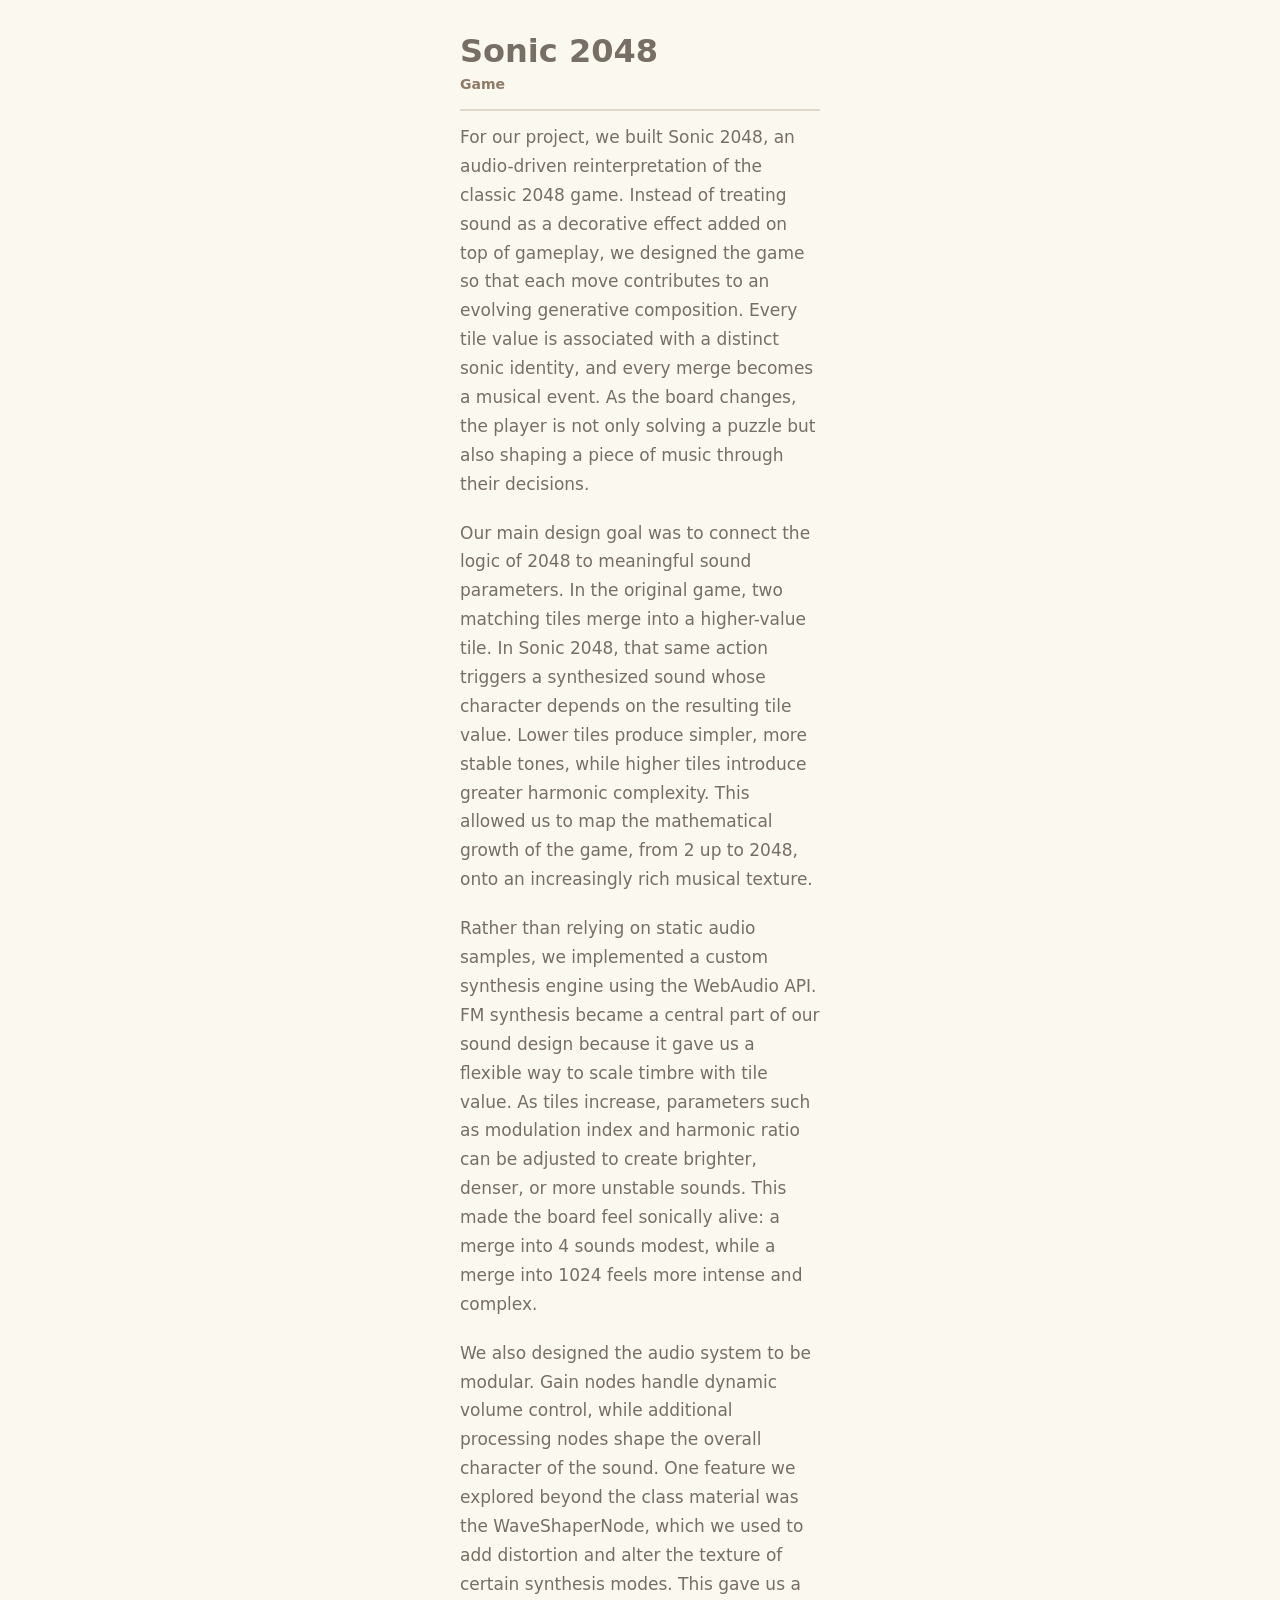
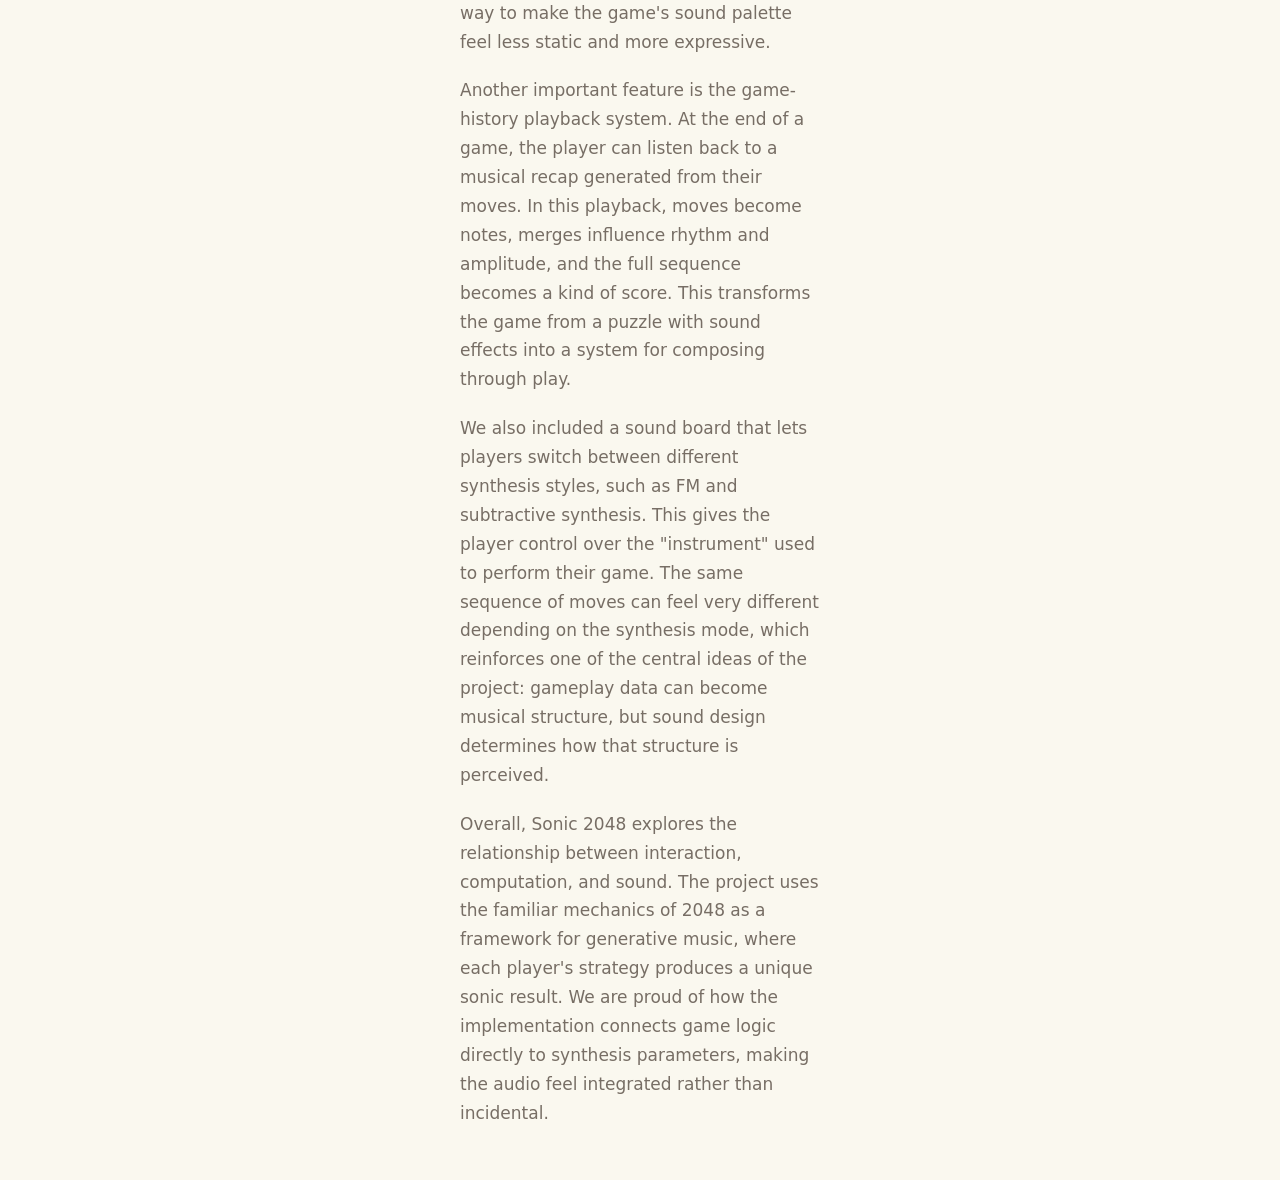
==== blog.html @ e676c9b1 "added blog" ====
<!doctype html>
<html lang="en">
  <head>
    <meta charset="utf-8" />
    <meta name="viewport" content="width=device-width,initial-scale=1" />
    <title>Sonic 2048 Blog</title>
    <link rel="stylesheet" href="./src/ui.css">
  </head>
  <body class="blog-page">
    <div id="app" class="blog-app">
      <header>
        <div>
          <h1>Sonic 2048</h1>
          <nav class="site-nav" aria-label="Site navigation">
            <a href="./index.html">Game</a>
          </nav>
        </div>
      </header>

      <main>
        <article class="blog-post">
          <p>
            For our project, we built Sonic 2048, an audio-driven reinterpretation of the classic 2048 game. Instead of treating sound as a decorative effect added on top of gameplay, we designed the game so that each move contributes to an evolving generative composition. Every tile value is associated with a distinct sonic identity, and every merge becomes a musical event. As the board changes, the player is not only solving a puzzle but also shaping a piece of music through their decisions.
          </p>

          <p>
            Our main design goal was to connect the logic of 2048 to meaningful sound parameters. In the original game, two matching tiles merge into a higher-value tile. In Sonic 2048, that same action triggers a synthesized sound whose character depends on the resulting tile value. Lower tiles produce simpler, more stable tones, while higher tiles introduce greater harmonic complexity. This allowed us to map the mathematical growth of the game, from 2 up to 2048, onto an increasingly rich musical texture.
          </p>

          <p>
            Rather than relying on static audio samples, we implemented a custom synthesis engine using the WebAudio API. FM synthesis became a central part of our sound design because it gave us a flexible way to scale timbre with tile value. As tiles increase, parameters such as modulation index and harmonic ratio can be adjusted to create brighter, denser, or more unstable sounds. This made the board feel sonically alive: a merge into 4 sounds modest, while a merge into 1024 feels more intense and complex.
          </p>

          <p>
            We also designed the audio system to be modular. Gain nodes handle dynamic volume control, while additional processing nodes shape the overall character of the sound. One feature we explored beyond the class material was the WaveShaperNode, which we used to add distortion and alter the texture of certain synthesis modes. This gave us a way to make the game's sound palette feel less static and more expressive.
          </p>

          <p>
            Another important feature is the game-history playback system. At the end of a game, the player can listen back to a musical recap generated from their moves. In this playback, moves become notes, merges influence rhythm and amplitude, and the full sequence becomes a kind of score. This transforms the game from a puzzle with sound effects into a system for composing through play.
          </p>

          <p>
            We also included a sound board that lets players switch between different synthesis styles, such as FM and subtractive synthesis. This gives the player control over the "instrument" used to perform their game. The same sequence of moves can feel very different depending on the synthesis mode, which reinforces one of the central ideas of the project: gameplay data can become musical structure, but sound design determines how that structure is perceived.
          </p>

          <p>
            Overall, Sonic 2048 explores the relationship between interaction, computation, and sound. The project uses the familiar mechanics of 2048 as a framework for generative music, where each player's strategy produces a unique sonic result. We are proud of how the implementation connects game logic directly to synthesis parameters, making the audio feel integrated rather than incidental.
          </p>
        </article>
      </main>
    </div>
  </body>
</html>
---- src/ui.css ----
:root{
  --bg:#faf8ef;
  --cell:#cdc1b4;
  --empty:#eee4da;
  --font:#776e65;
}
*{box-sizing:border-box}
body{font-family:system-ui,Arial;margin:0;background:var(--bg);color:var(--font);display:flex;align-items:center;justify-content:center;height:100vh}
#app{width:360px}
header{display:flex;align-items:center;justify-content:space-between;margin-bottom:12px}
h1{margin:0}
.site-nav{margin-top:4px}
.site-nav a{color:#8f7a66;font-size:14px;font-weight:700;text-decoration:none}
.site-nav a:hover{text-decoration:underline}
.controls{display:flex;gap:8px;align-items:center;flex-wrap:wrap}
.playback{padding:6px 8px;border-radius:6px;background:#3b82f6;color:white;font-weight:600;font-size:13px;transition:transform .12s ease,background .12s ease,opacity .12s ease}
.playback.off{background:#9ca3af}
button{padding:8px 10px;border-radius:6px;border:0;background:#8f7a66;color:white;cursor:pointer}
button:disabled{opacity:.6;cursor:not-allowed}
.score{font-weight:600}
.grid{display:grid;grid-template-columns:repeat(4,1fr);gap:8px;background:#bbada0;padding:12px;border-radius:8px;transition:transform .16s ease,box-shadow .16s ease,background-color .16s ease}
.grid.recap-pulse{box-shadow:0 0 0 4px rgba(59,130,246,.18);background:#b19f8d}
.grid.recap-pulse[data-recap-direction="up"]{transform:translateY(-4px)}
.grid.recap-pulse[data-recap-direction="down"]{transform:translateY(4px)}
.grid.recap-pulse[data-recap-direction="left"]{transform:translateX(-4px)}
.grid.recap-pulse[data-recap-direction="right"]{transform:translateX(4px)}
.cell{width:74px;height:74px;border-radius:6px;display:flex;align-items:center;justify-content:center;font-weight:700;font-size:22px;transition:transform .14s ease,filter .14s ease}
.grid.recap-pulse .cell{transform:scale(1.03);filter:saturate(1.08)}
.grid.recap-board .cell{box-shadow:inset 0 0 0 2px rgba(59,130,246,.12)}
.cell.empty{background:var(--empty);color:#776e65}
.cell.v2{background:#eee4da;color:#776e65}
.cell.v4{background:#ede0c8;color:#776e65}
.cell.v8{background:#f2b179;color:#fff}
.cell.v16{background:#f59563;color:#fff}
.cell.v32{background:#f67c5f;color:#fff}
.cell.v64{background:#f65e3b;color:#fff}
.cell.v128{background:#edcf72;color:#fff;font-size:18px}
.cell.v256{background:#edcc61;color:#fff;font-size:18px}
.cell.v512{background:#edc850;color:#fff;font-size:18px}
.cell.v1024{background:#edc53f;color:#fff;font-size:16px}
.cell.v2048{background:#edc22e;color:#fff;font-size:16px}
.recap-panel{margin-top:14px;padding:14px;border-radius:8px;background:#f1e8dc;display:grid;gap:10px}
.recap-topline{display:flex;align-items:center;justify-content:space-between}
.recap-topline h2{margin:0;font-size:18px}
.recap-score{font-size:24px;font-weight:700;color:#8f5b33}
.recap-status{margin:0;font-size:14px;line-height:1.4}
.recap-stats{display:grid;grid-template-columns:repeat(2,1fr);gap:10px}
.recap-stat,.recap-current{padding:10px;border-radius:6px;background:rgba(255,255,255,.5)}
.recap-current{display:grid;gap:4px}
.recap-actions{display:flex;justify-content:flex-start}
.label{font-size:12px;text-transform:uppercase;letter-spacing:.04em;color:#8a7d72}
.value{font-size:15px;font-weight:600}
.blog-page{display:block;height:auto;min-height:100vh;padding:32px 18px}
.blog-app{width:min(760px,100%);margin:0 auto}
.blog-app header{border-bottom:2px solid #e2d6c8;padding-bottom:16px}
.blog-post{font-size:17px;line-height:1.7}
.blog-post p{margin:0 0 20px}
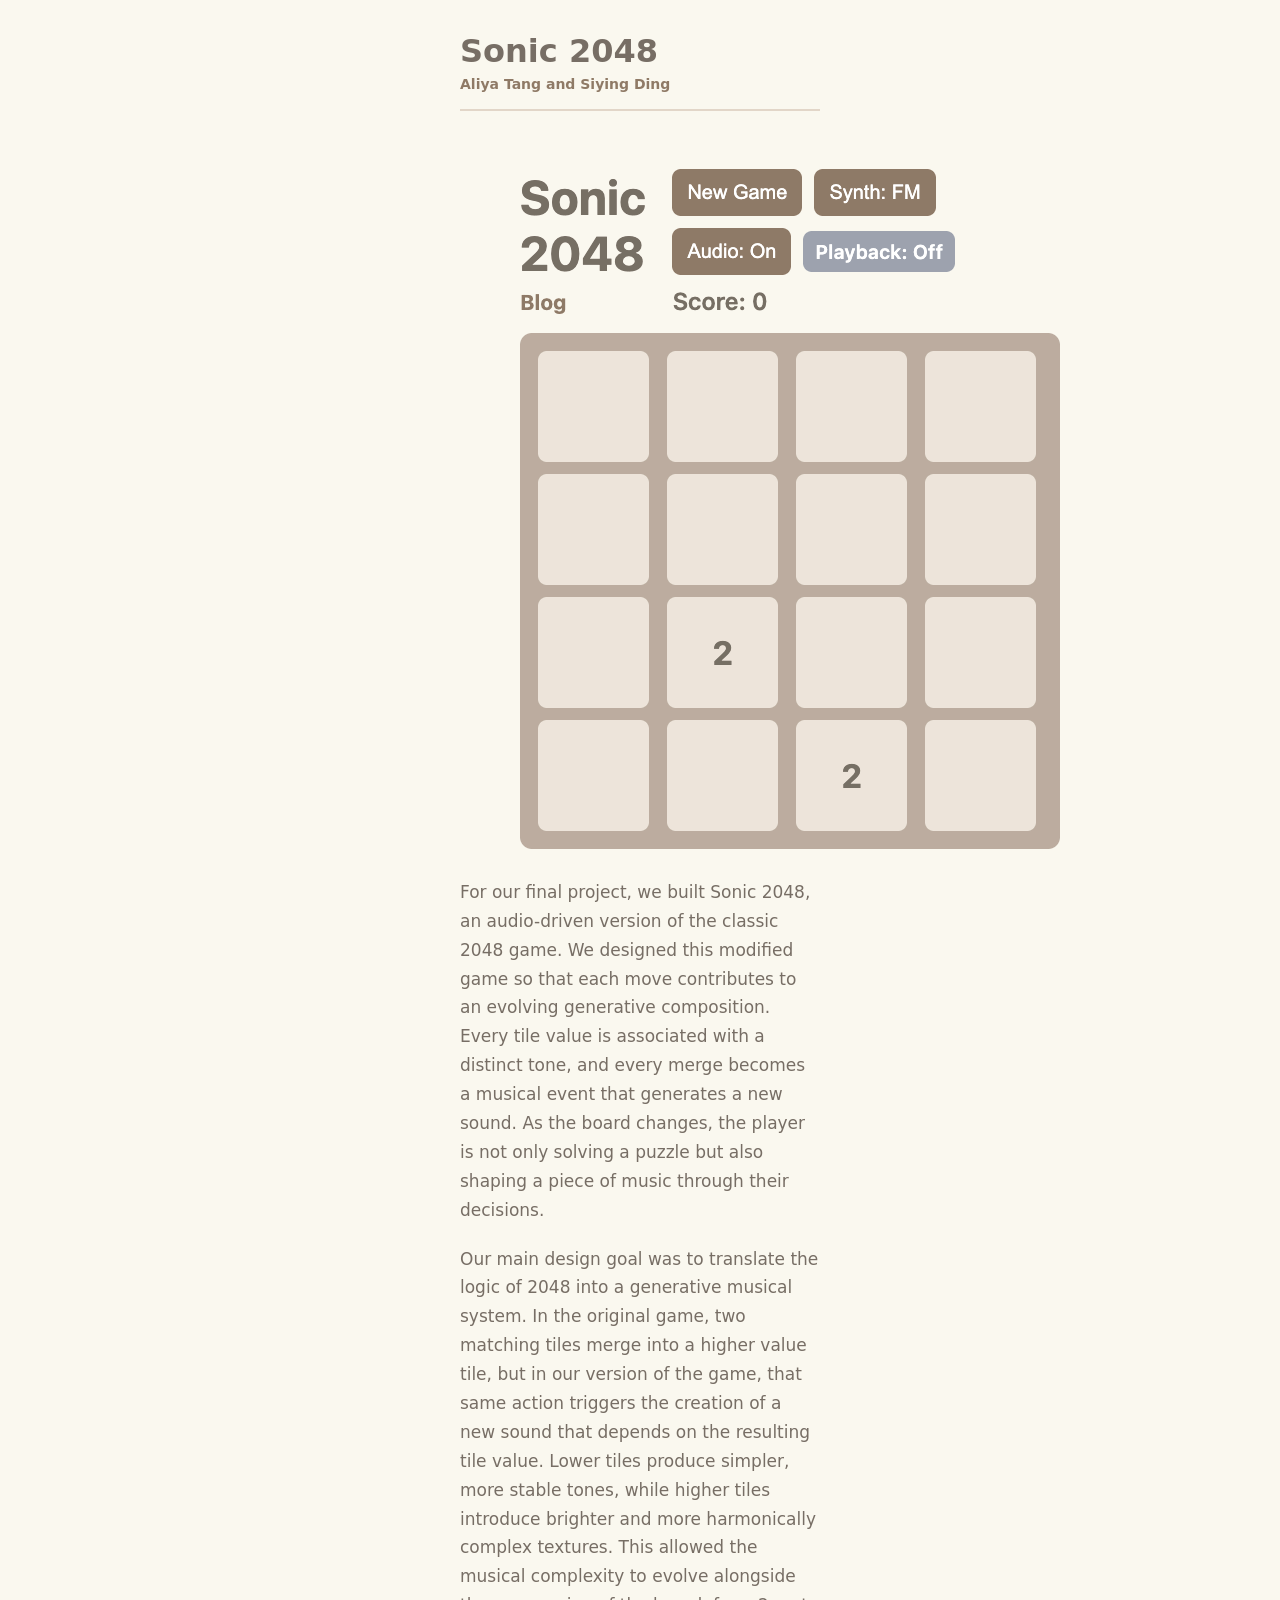
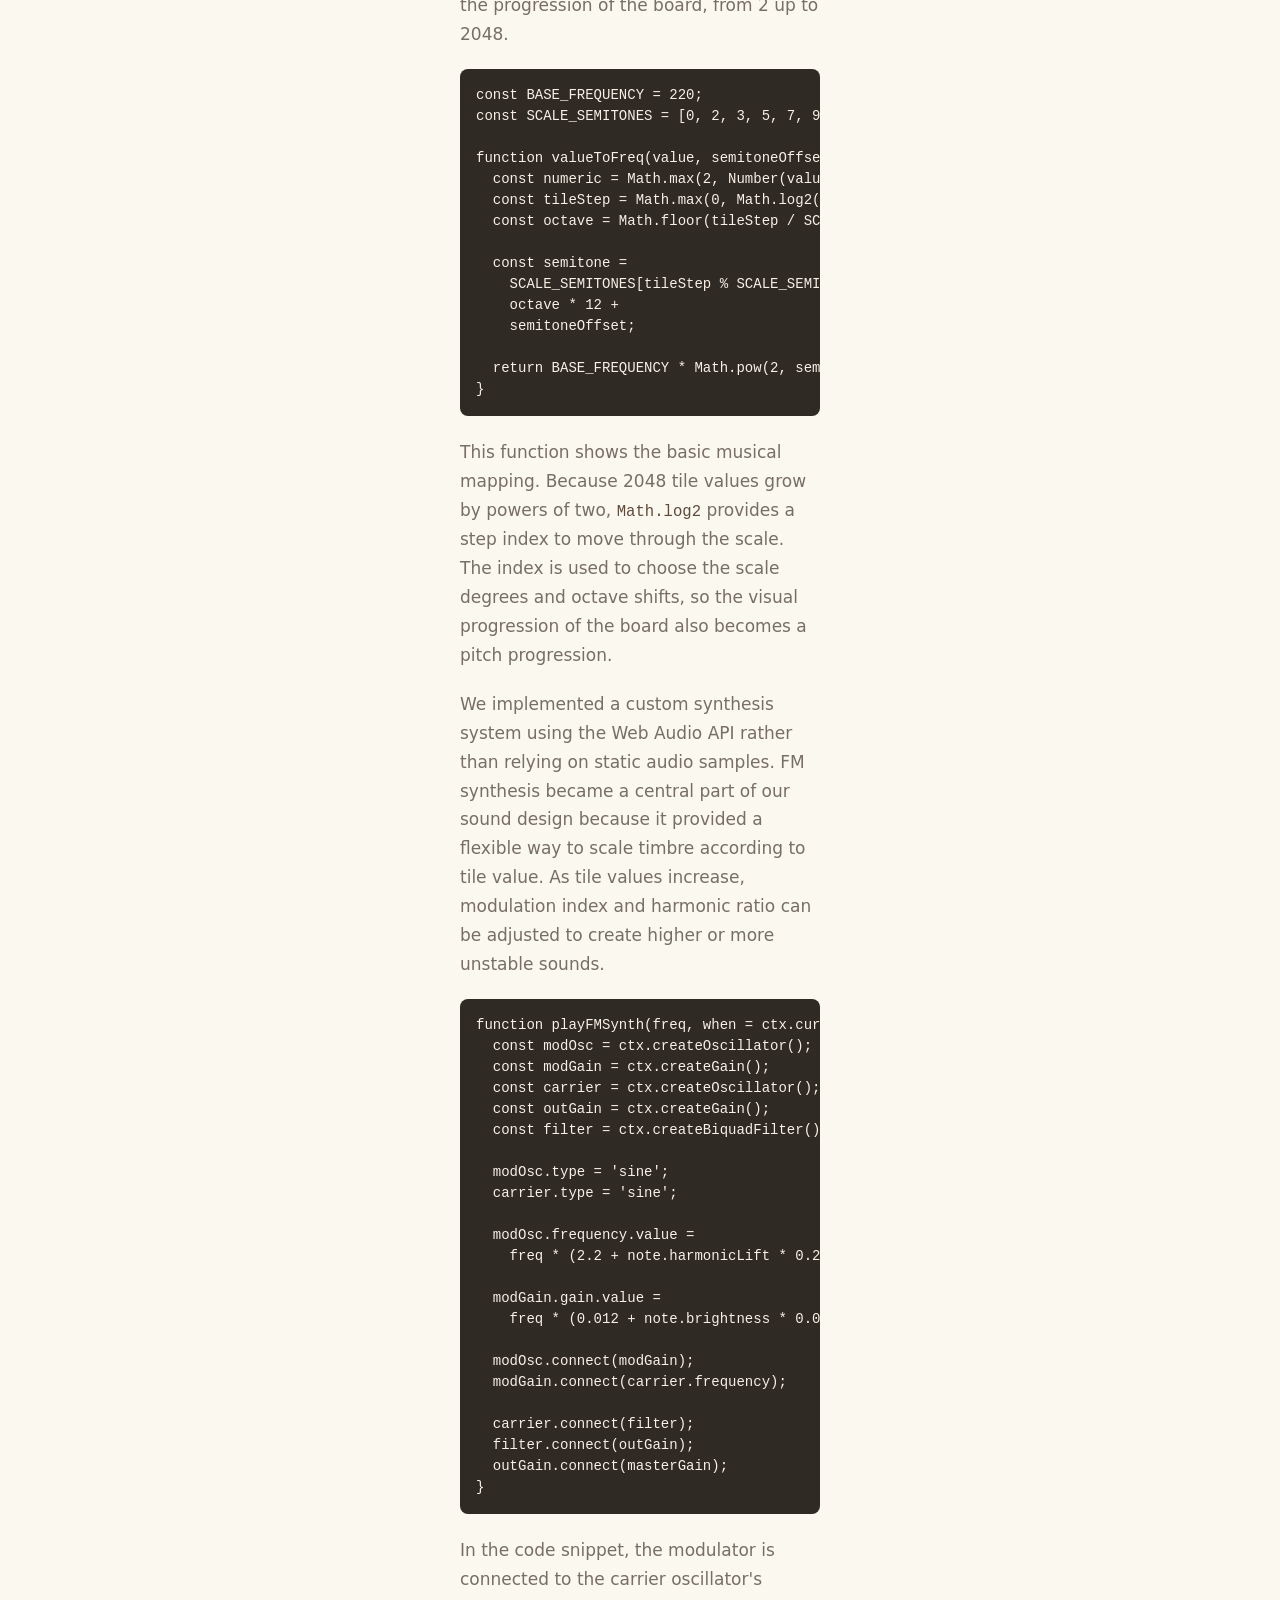
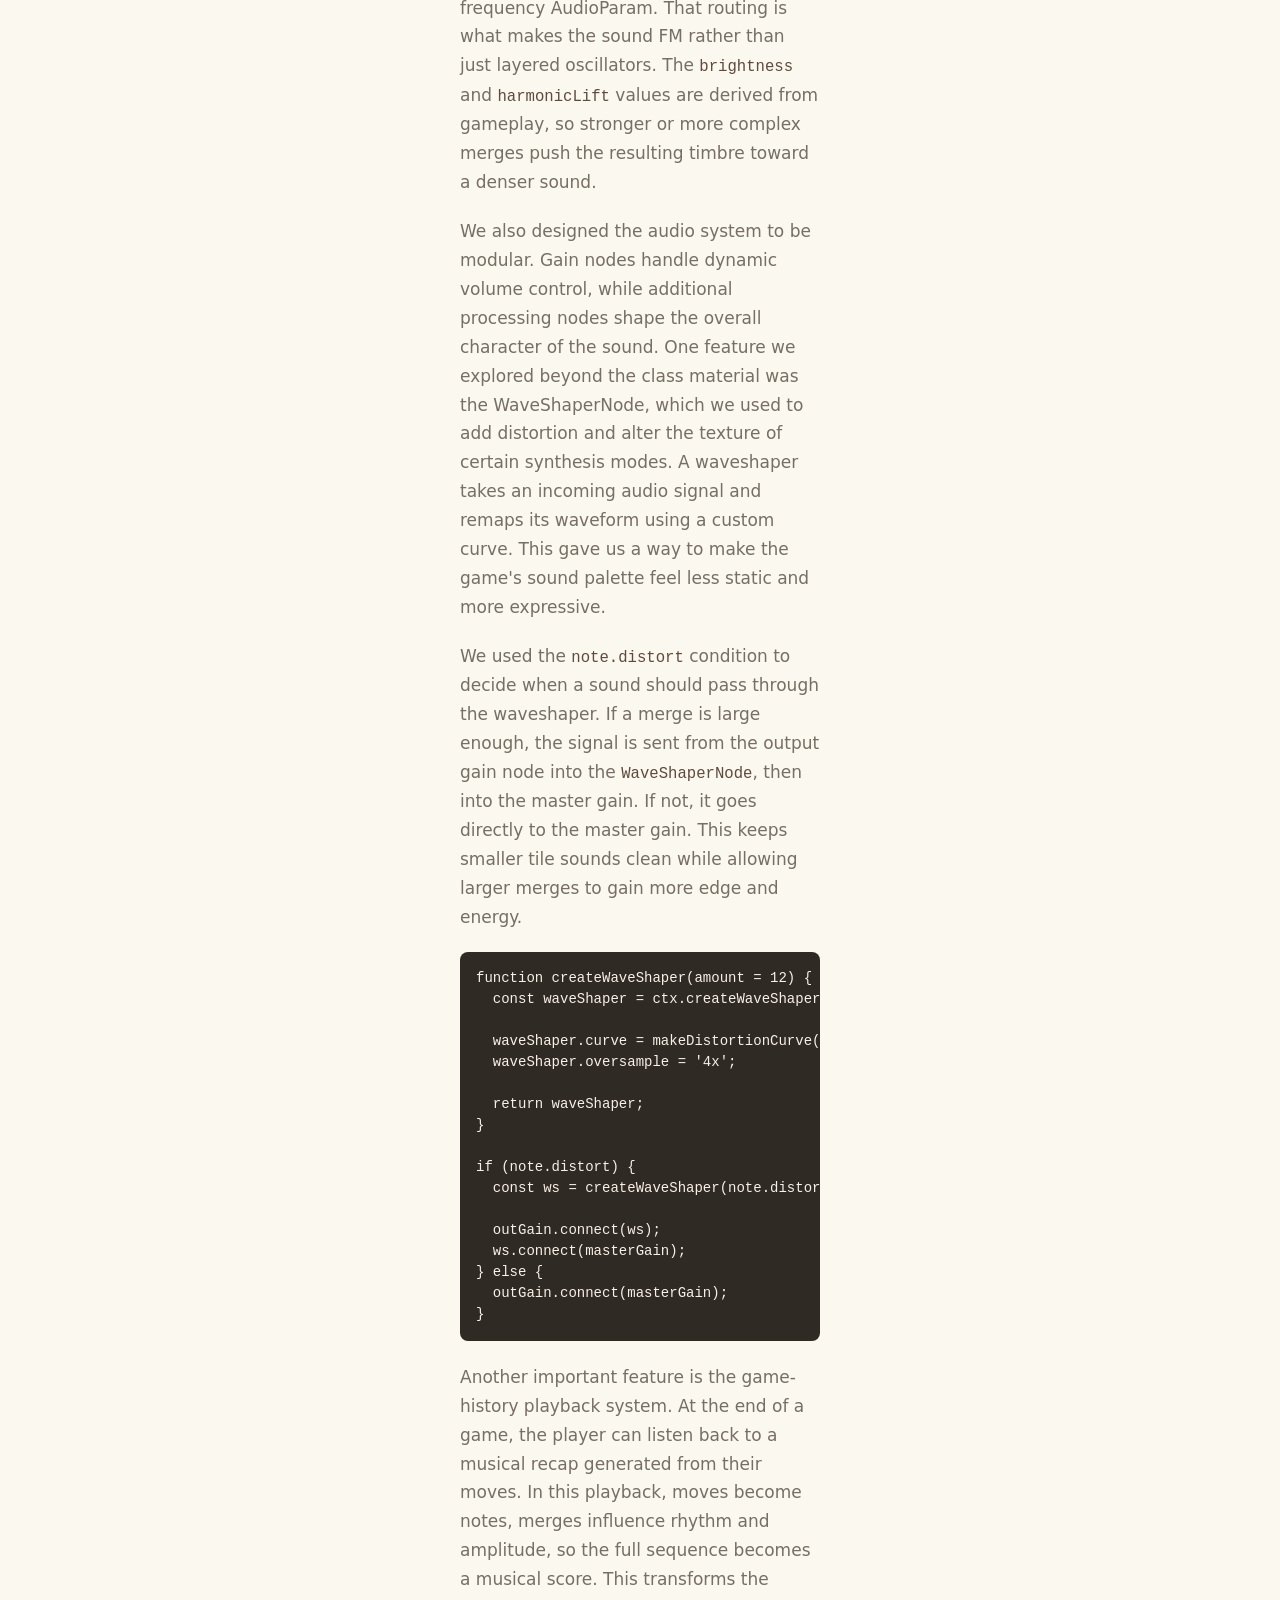
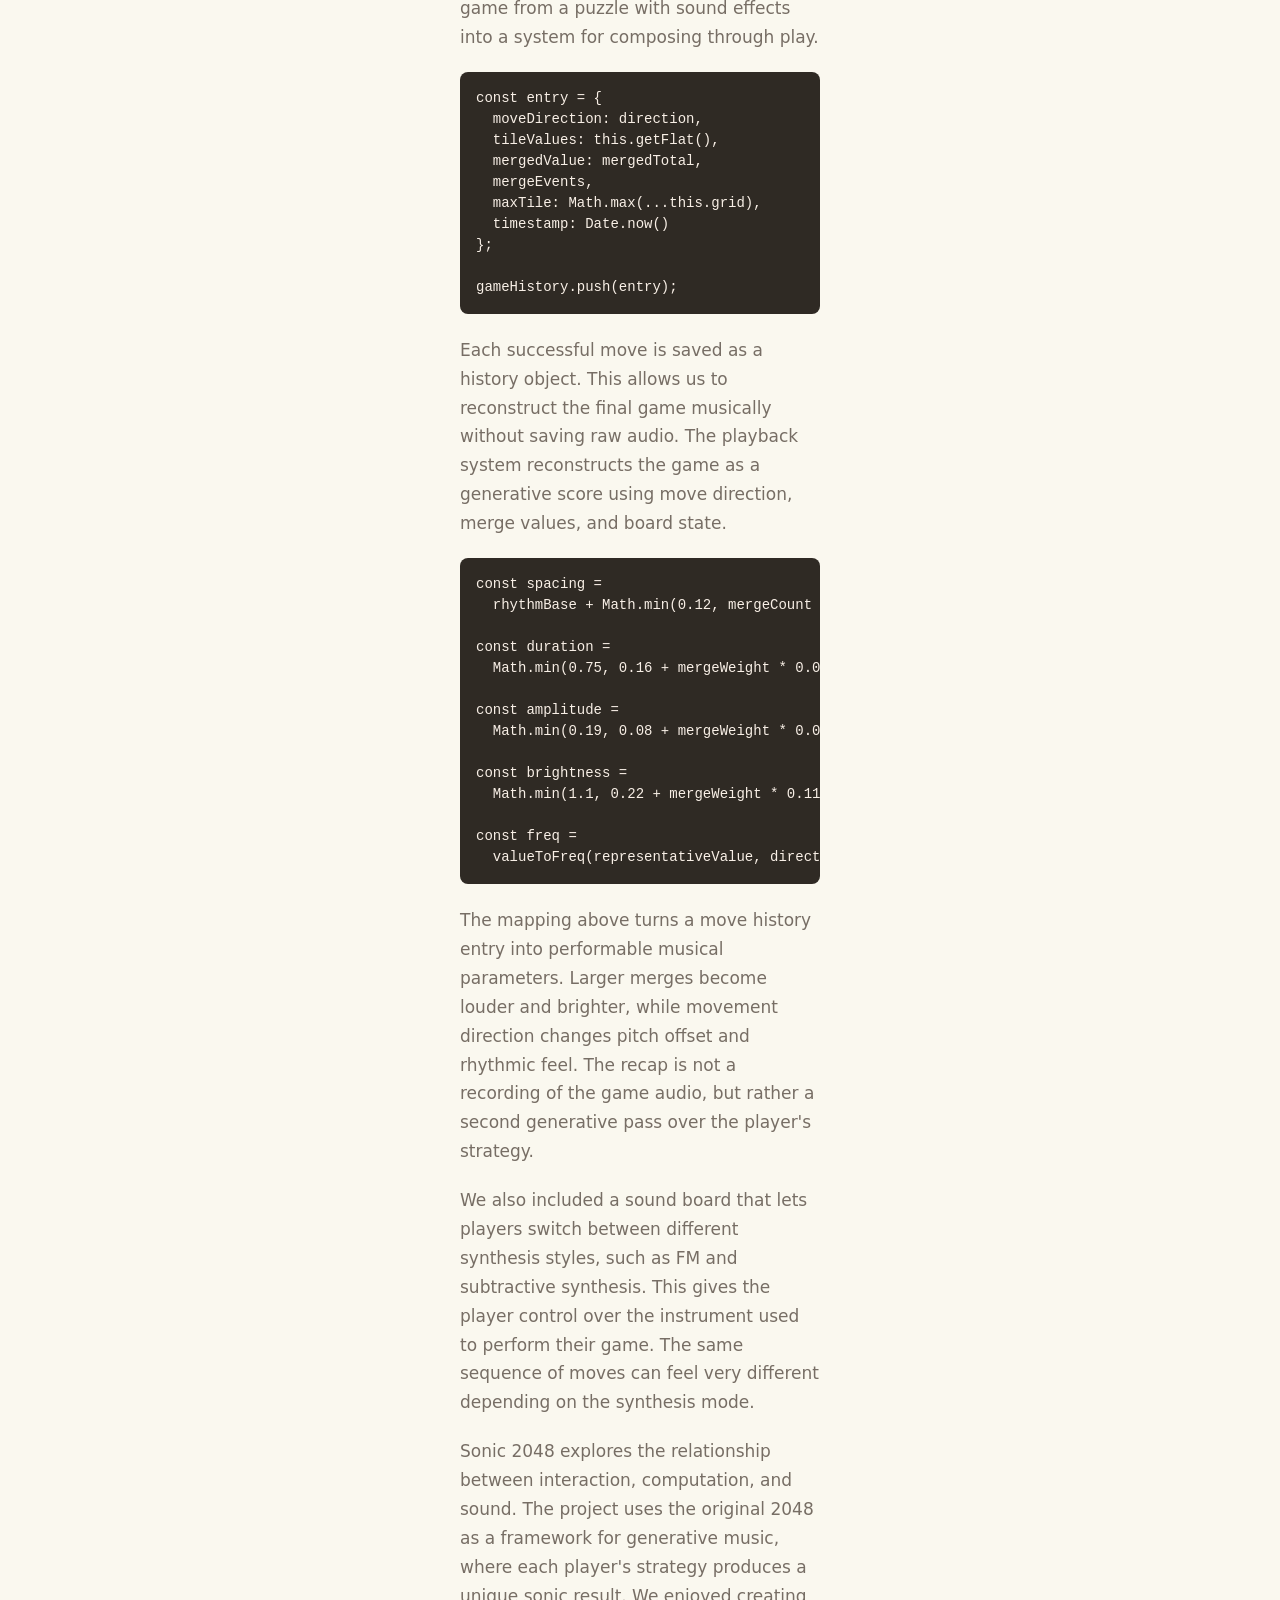
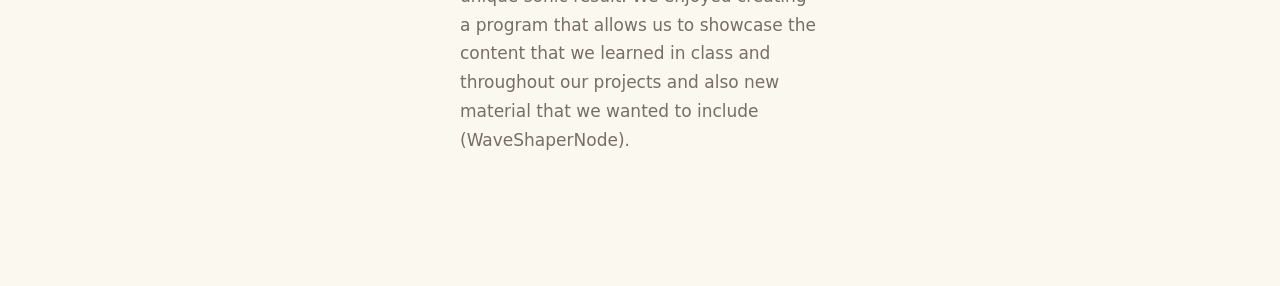
==== commit 592d85b4: "revised blog" ====
--- a/blog.html
+++ b/blog.html
@@ -6,48 +6,226 @@
     <title>Sonic 2048 Blog</title>
     <link rel="stylesheet" href="./src/ui.css">
   </head>
+
   <body class="blog-page">
     <div id="app" class="blog-app">
+
       <header>
         <div>
           <h1>Sonic 2048</h1>
+
           <nav class="site-nav" aria-label="Site navigation">
-            <a href="./index.html">Game</a>
+            <a href="./index.html">Aliya Tang and Siying Ding</a>
           </nav>
         </div>
       </header>
 
       <main>
         <article class="blog-post">
-          <p>
-            For our project, we built Sonic 2048, an audio-driven reinterpretation of the classic 2048 game. Instead of treating sound as a decorative effect added on top of gameplay, we designed the game so that each move contributes to an evolving generative composition. Every tile value is associated with a distinct sonic identity, and every merge becomes a musical event. As the board changes, the player is not only solving a puzzle but also shaping a piece of music through their decisions.
-          </p>
-
-          <p>
-            Our main design goal was to connect the logic of 2048 to meaningful sound parameters. In the original game, two matching tiles merge into a higher-value tile. In Sonic 2048, that same action triggers a synthesized sound whose character depends on the resulting tile value. Lower tiles produce simpler, more stable tones, while higher tiles introduce greater harmonic complexity. This allowed us to map the mathematical growth of the game, from 2 up to 2048, onto an increasingly rich musical texture.
-          </p>
-
-          <p>
-            Rather than relying on static audio samples, we implemented a custom synthesis engine using the WebAudio API. FM synthesis became a central part of our sound design because it gave us a flexible way to scale timbre with tile value. As tiles increase, parameters such as modulation index and harmonic ratio can be adjusted to create brighter, denser, or more unstable sounds. This made the board feel sonically alive: a merge into 4 sounds modest, while a merge into 1024 feels more intense and complex.
-          </p>
-
-          <p>
-            We also designed the audio system to be modular. Gain nodes handle dynamic volume control, while additional processing nodes shape the overall character of the sound. One feature we explored beyond the class material was the WaveShaperNode, which we used to add distortion and alter the texture of certain synthesis modes. This gave us a way to make the game's sound palette feel less static and more expressive.
-          </p>
-
-          <p>
-            Another important feature is the game-history playback system. At the end of a game, the player can listen back to a musical recap generated from their moves. In this playback, moves become notes, merges influence rhythm and amplitude, and the full sequence becomes a kind of score. This transforms the game from a puzzle with sound effects into a system for composing through play.
-          </p>
-
-          <p>
-            We also included a sound board that lets players switch between different synthesis styles, such as FM and subtractive synthesis. This gives the player control over the "instrument" used to perform their game. The same sequence of moves can feel very different depending on the synthesis mode, which reinforces one of the central ideas of the project: gameplay data can become musical structure, but sound design determines how that structure is perceived.
-          </p>
-
-          <p>
-            Overall, Sonic 2048 explores the relationship between interaction, computation, and sound. The project uses the familiar mechanics of 2048 as a framework for generative music, where each player's strategy produces a unique sonic result. We are proud of how the implementation connects game logic directly to synthesis parameters, making the audio feel integrated rather than incidental.
-          </p>
+
+          <img
+            src="./assets/sonic2048.png"
+            alt="Screenshot of Sonic 2048 game board"
+          />
+
+          <p>
+            For our final project, we built Sonic 2048, an audio-driven version
+            of the classic 2048 game. We designed this modified game so that
+            each move contributes to an evolving generative composition. Every
+            tile value is associated with a distinct tone, and every merge
+            becomes a musical event that generates a new sound. As the board
+            changes, the player is not only solving a puzzle but also shaping a
+            piece of music through their decisions.
+          </p>
+
+          <p>
+            Our main design goal was to translate the logic of 2048 into a
+            generative musical system. In the original game, two matching tiles
+            merge into a higher value tile, but in our version of the game, that
+            same action triggers the creation of a new sound that depends on the
+            resulting tile value. Lower tiles produce simpler, more stable
+            tones, while higher tiles introduce brighter and more harmonically
+            complex textures. This allowed the musical complexity to evolve
+            alongside the progression of the board, from 2 up to 2048.
+          </p>
+
+<pre><code>const BASE_FREQUENCY = 220;
+const SCALE_SEMITONES = [0, 2, 3, 5, 7, 9, 10, 12];
+
+function valueToFreq(value, semitoneOffset = 0) {
+  const numeric = Math.max(2, Number(value) || 2);
+  const tileStep = Math.max(0, Math.log2(numeric / 2));
+  const octave = Math.floor(tileStep / SCALE_SEMITONES.length);
+
+  const semitone =
+    SCALE_SEMITONES[tileStep % SCALE_SEMITONES.length] +
+    octave * 12 +
+    semitoneOffset;
+
+  return BASE_FREQUENCY * Math.pow(2, semitone / 12);
+}</code></pre>
+
+          <p>
+            This function shows the basic musical mapping. Because 2048 tile
+            values grow by powers of two, <code>Math.log2</code> provides a step
+            index to move through the scale. The index is used to choose the
+            scale degrees and octave shifts, so the visual progression of the
+            board also becomes a pitch progression.
+          </p>
+
+          <p>
+            We implemented a custom synthesis system using the Web Audio API
+            rather than relying on static audio samples. FM synthesis became a
+            central part of our sound design because it provided a flexible way
+            to scale timbre according to tile value. As tile values increase,
+            modulation index and harmonic ratio can be adjusted to create higher
+            or more unstable sounds.
+          </p>
+
+<pre><code>function playFMSynth(freq, when = ctx.currentTime, duration = 0.6, note = {}) {
+  const modOsc = ctx.createOscillator();
+  const modGain = ctx.createGain();
+  const carrier = ctx.createOscillator();
+  const outGain = ctx.createGain();
+  const filter = ctx.createBiquadFilter();
+
+  modOsc.type = 'sine';
+  carrier.type = 'sine';
+
+  modOsc.frequency.value =
+    freq * (2.2 + note.harmonicLift * 0.2);
+
+  modGain.gain.value =
+    freq * (0.012 + note.brightness * 0.01);
+
+  modOsc.connect(modGain);
+  modGain.connect(carrier.frequency);
+
+  carrier.connect(filter);
+  filter.connect(outGain);
+  outGain.connect(masterGain);
+}</code></pre>
+
+          <p>
+            In the code snippet, the modulator is connected to the carrier
+            oscillator's frequency AudioParam. That routing is what makes the
+            sound FM rather than just layered oscillators. The
+            <code>brightness</code> and <code>harmonicLift</code> values are
+            derived from gameplay, so stronger or more complex merges push the
+            resulting timbre toward a denser sound.
+          </p>
+
+          <p>
+            We also designed the audio system to be modular. Gain nodes handle
+            dynamic volume control, while additional processing nodes shape the
+            overall character of the sound. One feature we explored beyond the
+            class material was the WaveShaperNode, which we used to add
+            distortion and alter the texture of certain synthesis modes. A
+            waveshaper takes an incoming audio signal and remaps its waveform
+            using a custom curve. This gave us a way to make the game's sound
+            palette feel less static and more expressive.
+          </p>
+
+          <p>
+            We used the <code>note.distort</code> condition to decide when a
+            sound should pass through the waveshaper. If a merge is large
+            enough, the signal is sent from the output gain node into the
+            <code>WaveShaperNode</code>, then into the master gain. If not, it
+            goes directly to the master gain. This keeps smaller tile sounds
+            clean while allowing larger merges to gain more edge and energy.
+          </p>
+
+          </p>
+
+<pre><code>function createWaveShaper(amount = 12) {
+  const waveShaper = ctx.createWaveShaper();
+
+  waveShaper.curve = makeDistortionCurve(amount);
+  waveShaper.oversample = '4x';
+
+  return waveShaper;
+}
+
+if (note.distort) {
+  const ws = createWaveShaper(note.distortionAmount);
+
+  outGain.connect(ws);
+  ws.connect(masterGain);
+} else {
+  outGain.connect(masterGain);
+}</code></pre>
+
+          <p>
+            Another important feature is the game-history playback system. At
+            the end of a game, the player can listen back to a musical recap
+            generated from their moves. In this playback, moves become notes,
+            merges influence rhythm and amplitude, so the full sequence becomes
+            a musical score. This transforms the game from a puzzle with sound
+            effects into a system for composing through play.
+          </p>
+
+<pre><code>const entry = {
+  moveDirection: direction,
+  tileValues: this.getFlat(),
+  mergedValue: mergedTotal,
+  mergeEvents,
+  maxTile: Math.max(...this.grid),
+  timestamp: Date.now()
+};
+
+gameHistory.push(entry);</code></pre>
+
+          <p>
+            Each successful move is saved as a history object. This allows us to
+            reconstruct the final game musically without saving raw audio. The
+            playback system reconstructs the game as a generative score using
+            move direction, merge values, and board state.
+          </p>
+
+<pre><code>const spacing =
+  rhythmBase + Math.min(0.12, mergeCount * 0.018);
+
+const duration =
+  Math.min(0.75, 0.16 + mergeWeight * 0.04);
+
+const amplitude =
+  Math.min(0.19, 0.08 + mergeWeight * 0.012);
+
+const brightness =
+  Math.min(1.1, 0.22 + mergeWeight * 0.11);
+
+const freq =
+  valueToFreq(representativeValue, directionInterval);</code></pre>
+
+          <p>
+            The mapping above turns a move history entry into performable
+            musical parameters. Larger merges become louder and brighter, while
+            movement direction changes pitch offset and rhythmic feel. The
+            recap is not a recording of the game audio, but rather a second
+            generative pass over the player's strategy.
+          </p>
+
+          <p>
+            We also included a sound board that lets players switch between
+            different synthesis styles, such as FM and subtractive synthesis.
+            This gives the player control over the instrument used to perform
+            their game. The same sequence of moves can feel very different
+            depending on the synthesis mode.
+          </p>
+
+          <p>
+            Sonic 2048 explores the relationship between interaction,
+            computation, and sound. The project uses the original 2048 as a
+            framework for generative music, where each player's strategy
+            produces a unique sonic result. We enjoyed creating a program that
+            allows us to showcase the content that we learned in class and
+            throughout our projects and also new material that we wanted to
+            include (WaveShaperNode).
+          </p>
+
         </article>
       </main>
+
     </div>
   </body>
-</html>
+</html>
--- a/src/ui.css
+++ b/src/ui.css
@@ -55,3 +55,6 @@
 .blog-app header{border-bottom:2px solid #e2d6c8;padding-bottom:16px}
 .blog-post{font-size:17px;line-height:1.7}
 .blog-post p{margin:0 0 20px}
+.blog-post code{font-family:"SFMono-Regular",Consolas,"Liberation Mono",monospace;font-size:.92em;color:#5f4a3c}
+.blog-post pre{margin:0 0 22px;padding:16px;overflow:auto;border-radius:8px;background:#2f2a24;color:#f8efe6;font-size:14px;line-height:1.5}
+.blog-post pre code{color:inherit;font-size:inherit}
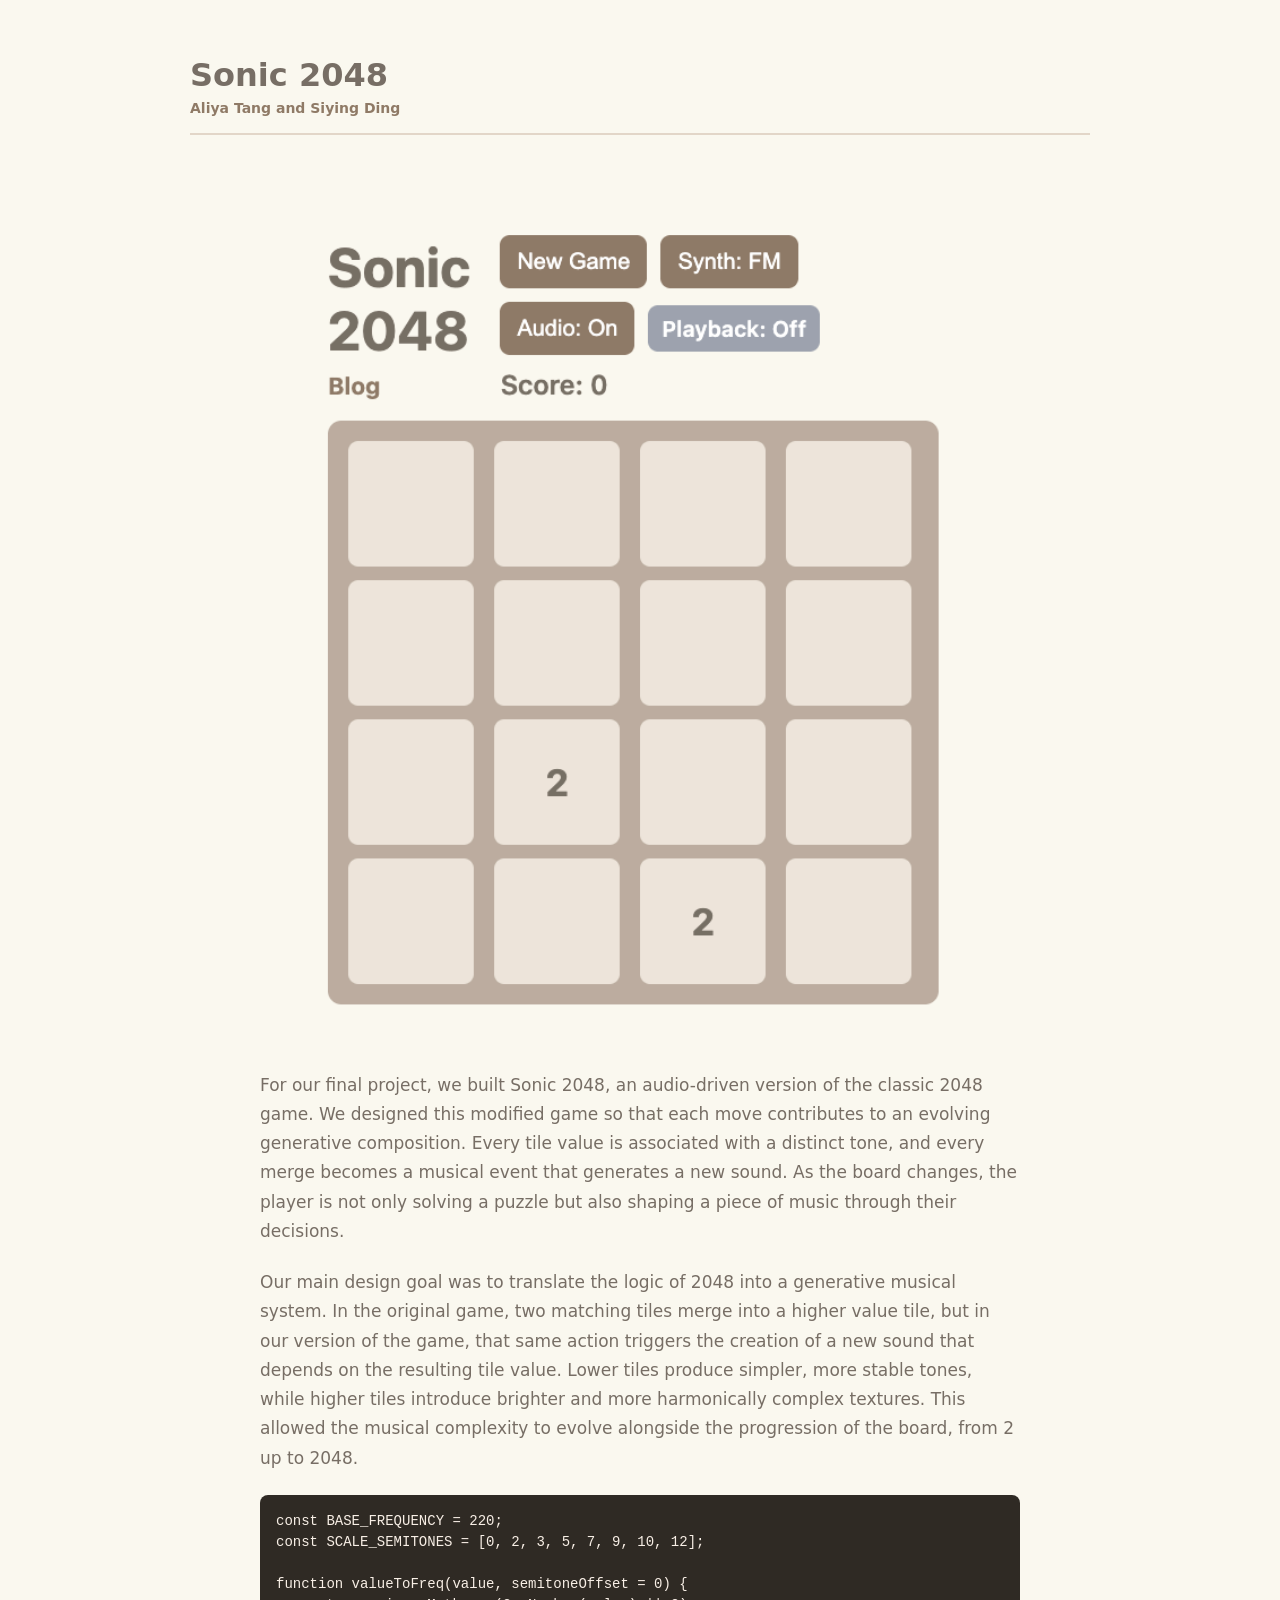
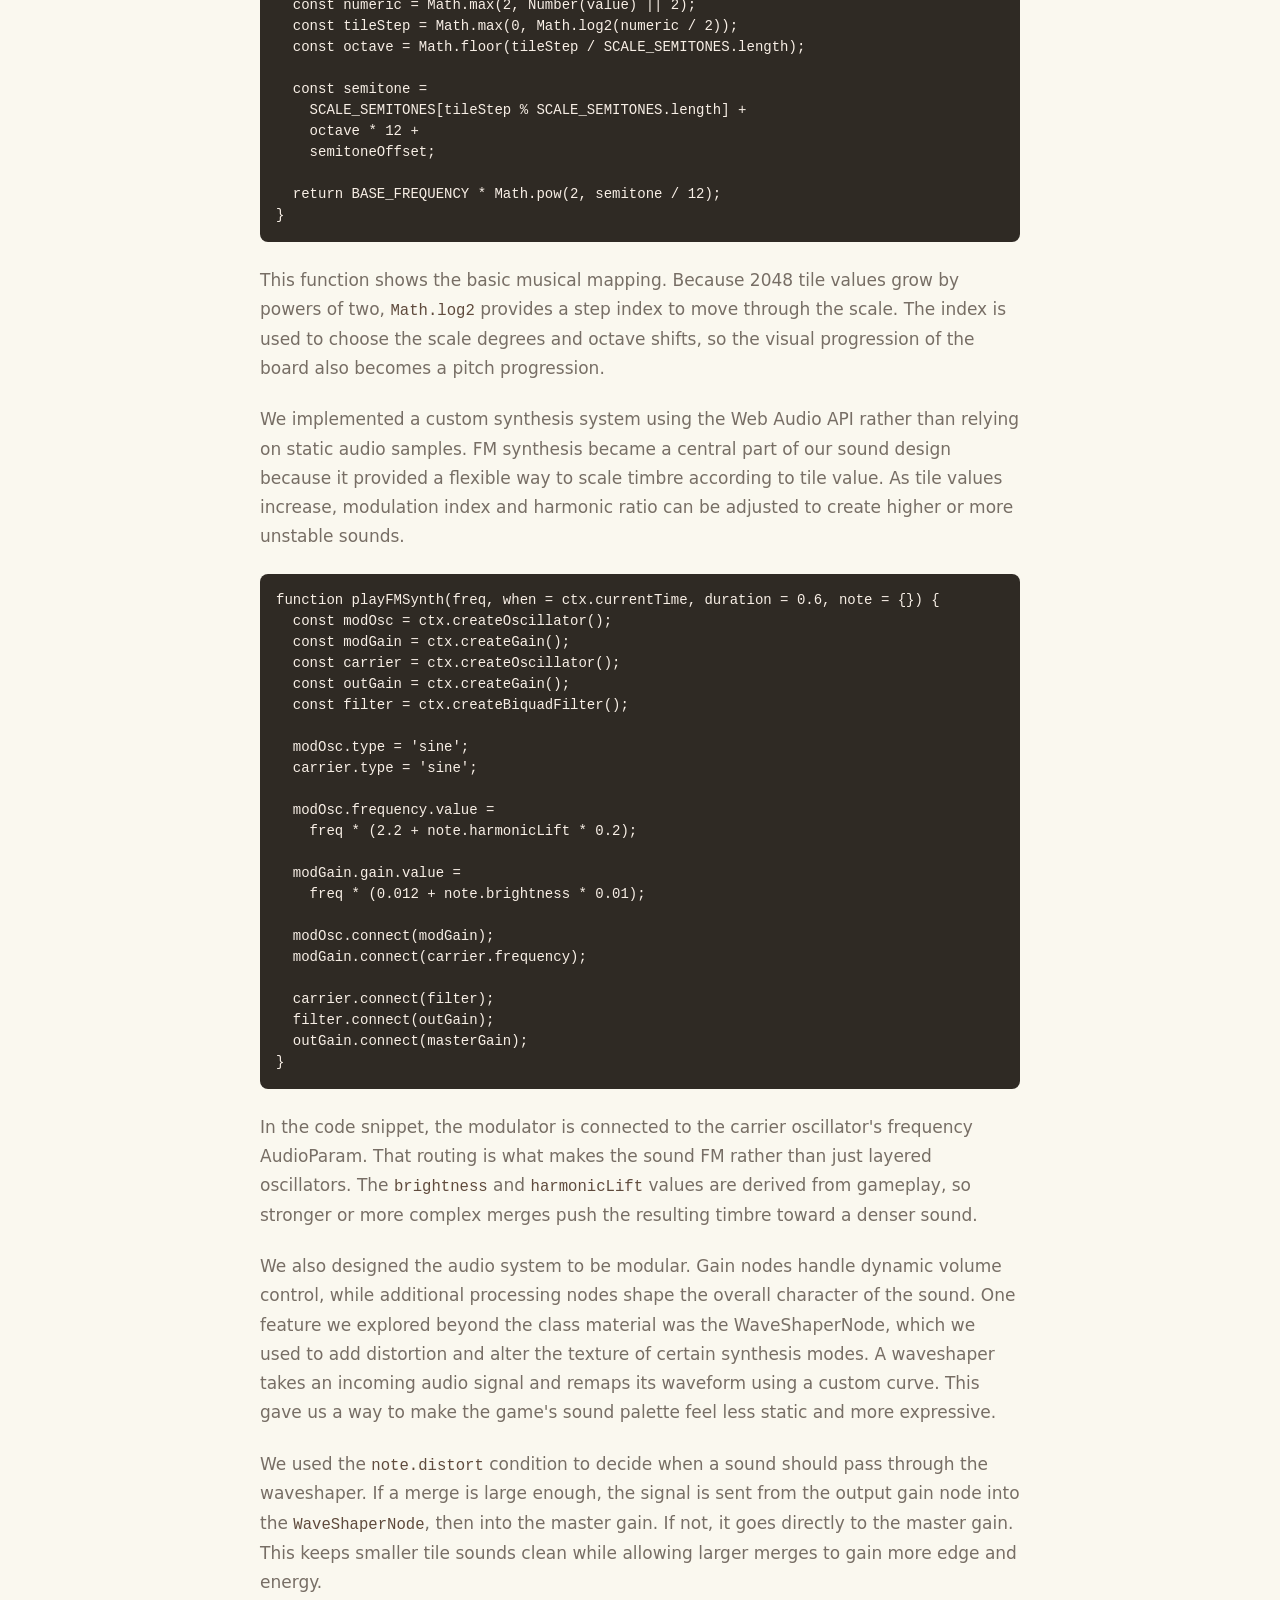
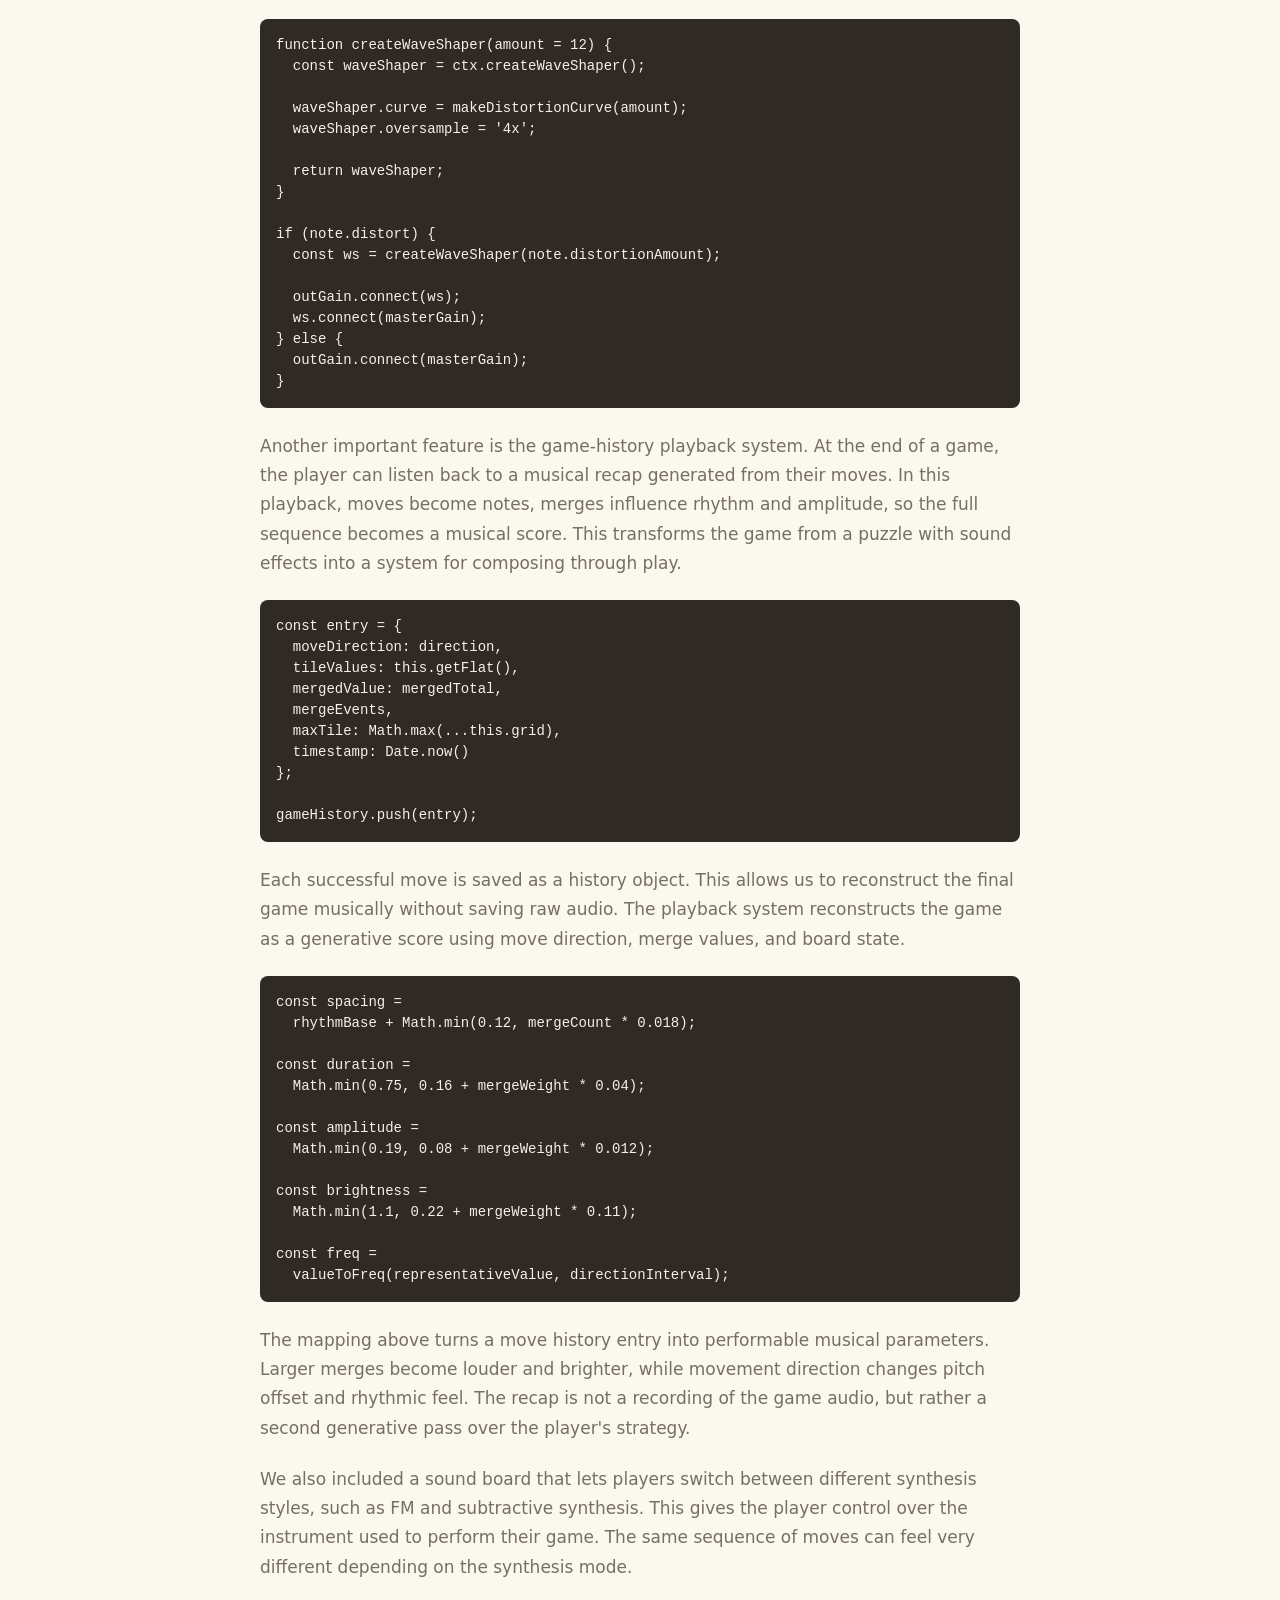
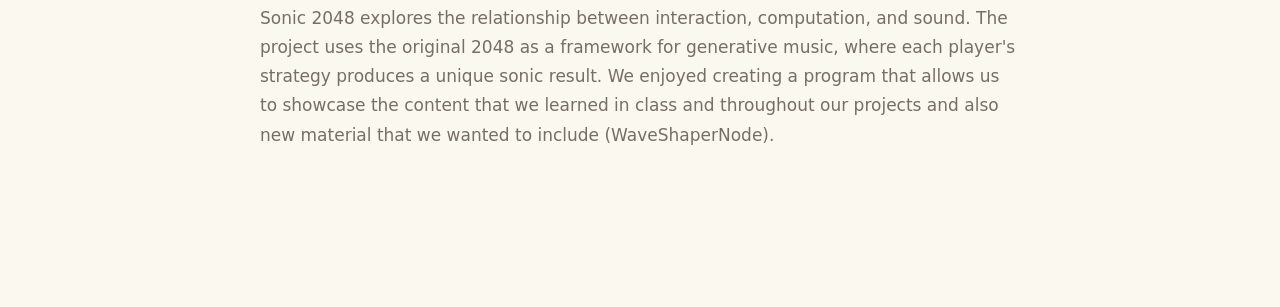
==== commit 1630c973: "changed layout" ====
--- a/blog.html
+++ b/blog.html
@@ -135,8 +135,6 @@
             clean while allowing larger merges to gain more edge and energy.
           </p>
 
-          </p>
-
 <pre><code>function createWaveShaper(amount = 12) {
   const waveShaper = ctx.createWaveShaper();
 
@@ -228,4 +226,4 @@
 
     </div>
   </body>
-</html>+</html>
--- a/src/ui.css
+++ b/src/ui.css
@@ -50,11 +50,19 @@
 .recap-actions{display:flex;justify-content:flex-start}
 .label{font-size:12px;text-transform:uppercase;letter-spacing:.04em;color:#8a7d72}
 .value{font-size:15px;font-weight:600}
-.blog-page{display:block;height:auto;min-height:100vh;padding:32px 18px}
-.blog-app{width:min(760px,100%);margin:0 auto}
-.blog-app header{border-bottom:2px solid #e2d6c8;padding-bottom:16px}
-.blog-post{font-size:17px;line-height:1.7}
-.blog-post p{margin:0 0 20px}
+.blog-page{display:block;height:auto;min-height:100vh;padding:clamp(24px,5vw,56px) clamp(18px,6vw,72px)}
+#app.blog-app{width:min(900px,100%);margin:0 auto}
+.blog-app header{border-bottom:2px solid #e2d6c8;padding-bottom:16px;margin-bottom:clamp(28px,5vw,48px)}
+.blog-post{font-size:clamp(17px,1.2vw,19px);line-height:1.72}
+.blog-post img{display:block;width:min(100%,760px);height:auto;margin:0 auto clamp(28px,5vw,44px);border-radius:8px}
+.blog-post p{max-width:760px;margin:0 auto 22px}
 .blog-post code{font-family:"SFMono-Regular",Consolas,"Liberation Mono",monospace;font-size:.92em;color:#5f4a3c}
-.blog-post pre{margin:0 0 22px;padding:16px;overflow:auto;border-radius:8px;background:#2f2a24;color:#f8efe6;font-size:14px;line-height:1.5}
+.blog-post pre{width:min(100%,760px);margin:0 auto 24px;padding:16px;overflow:auto;border-radius:8px;background:#2f2a24;color:#f8efe6;font-size:14px;line-height:1.5}
 .blog-post pre code{color:inherit;font-size:inherit}
+
+@media (max-width:520px){
+  .blog-page{padding:20px 14px}
+  #app.blog-app{width:100%}
+  .blog-post img{border-radius:6px}
+  .blog-post pre{font-size:13px;padding:14px}
+}
